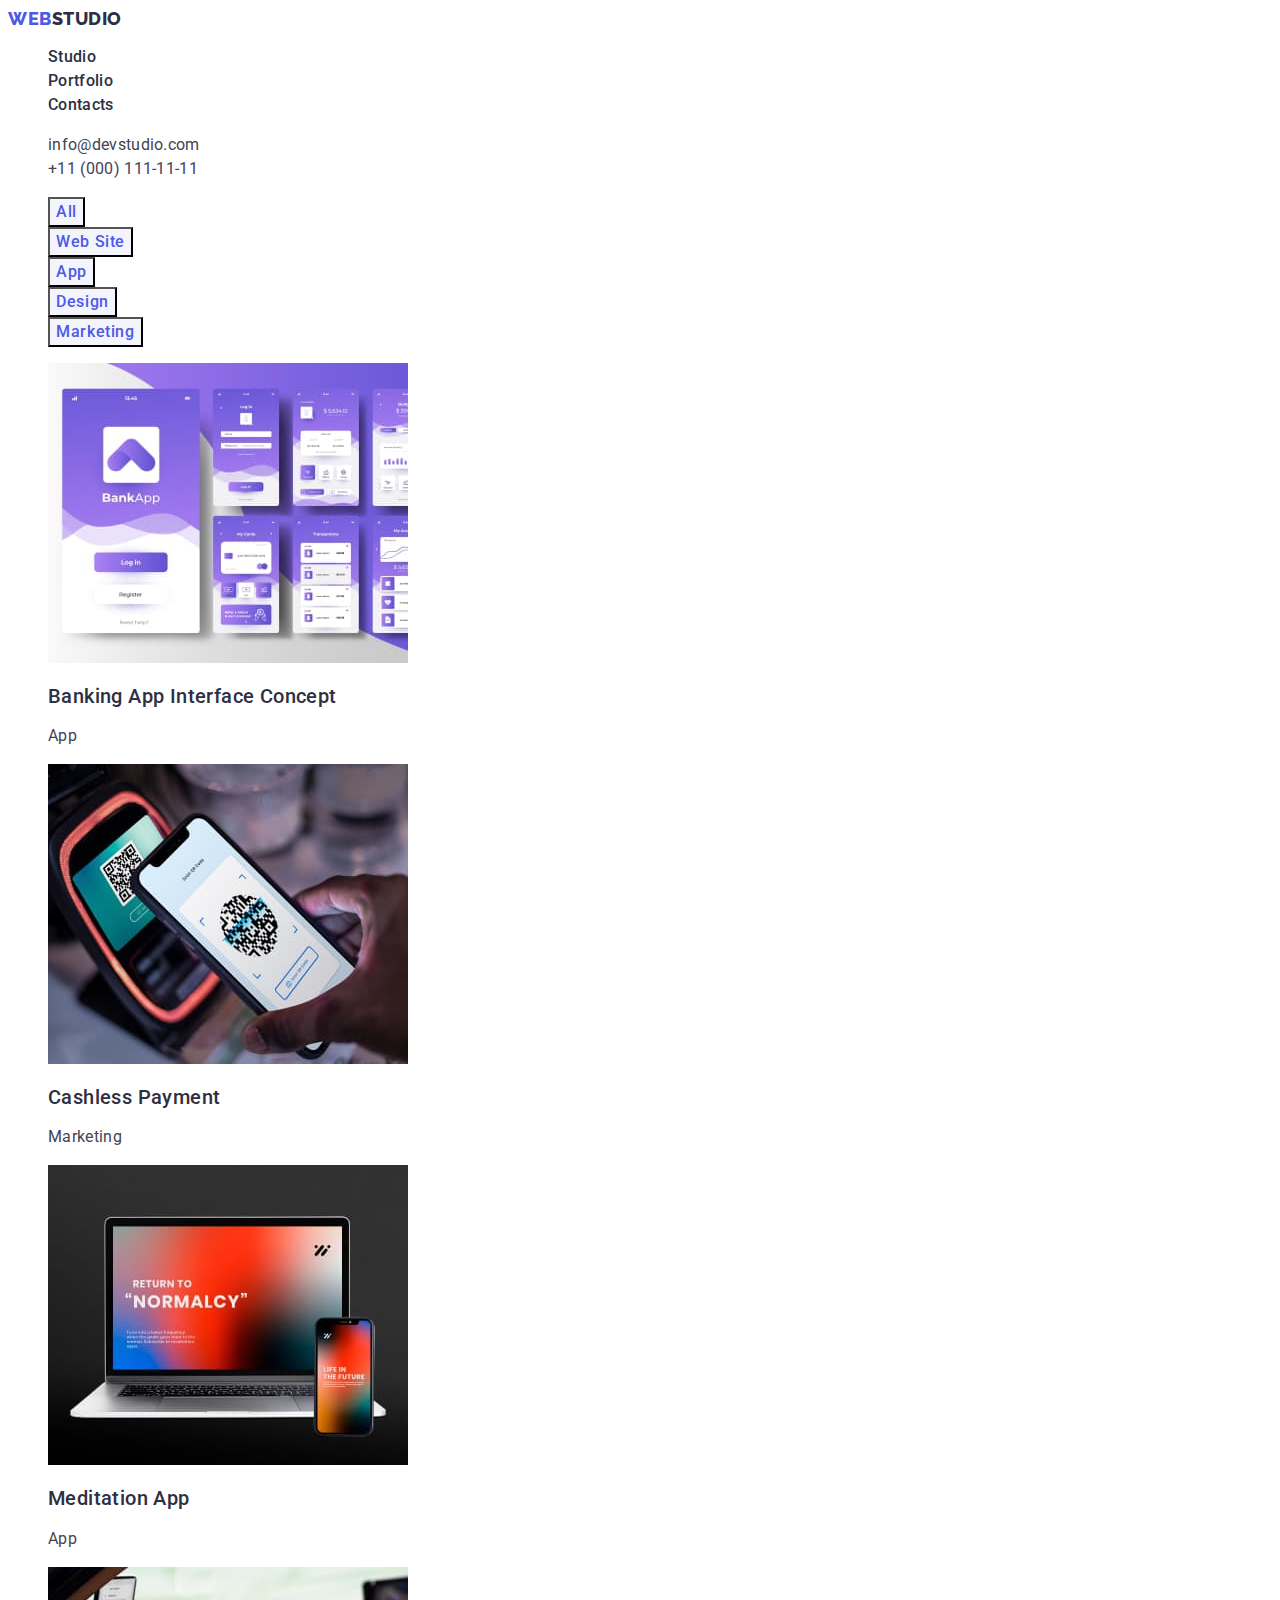
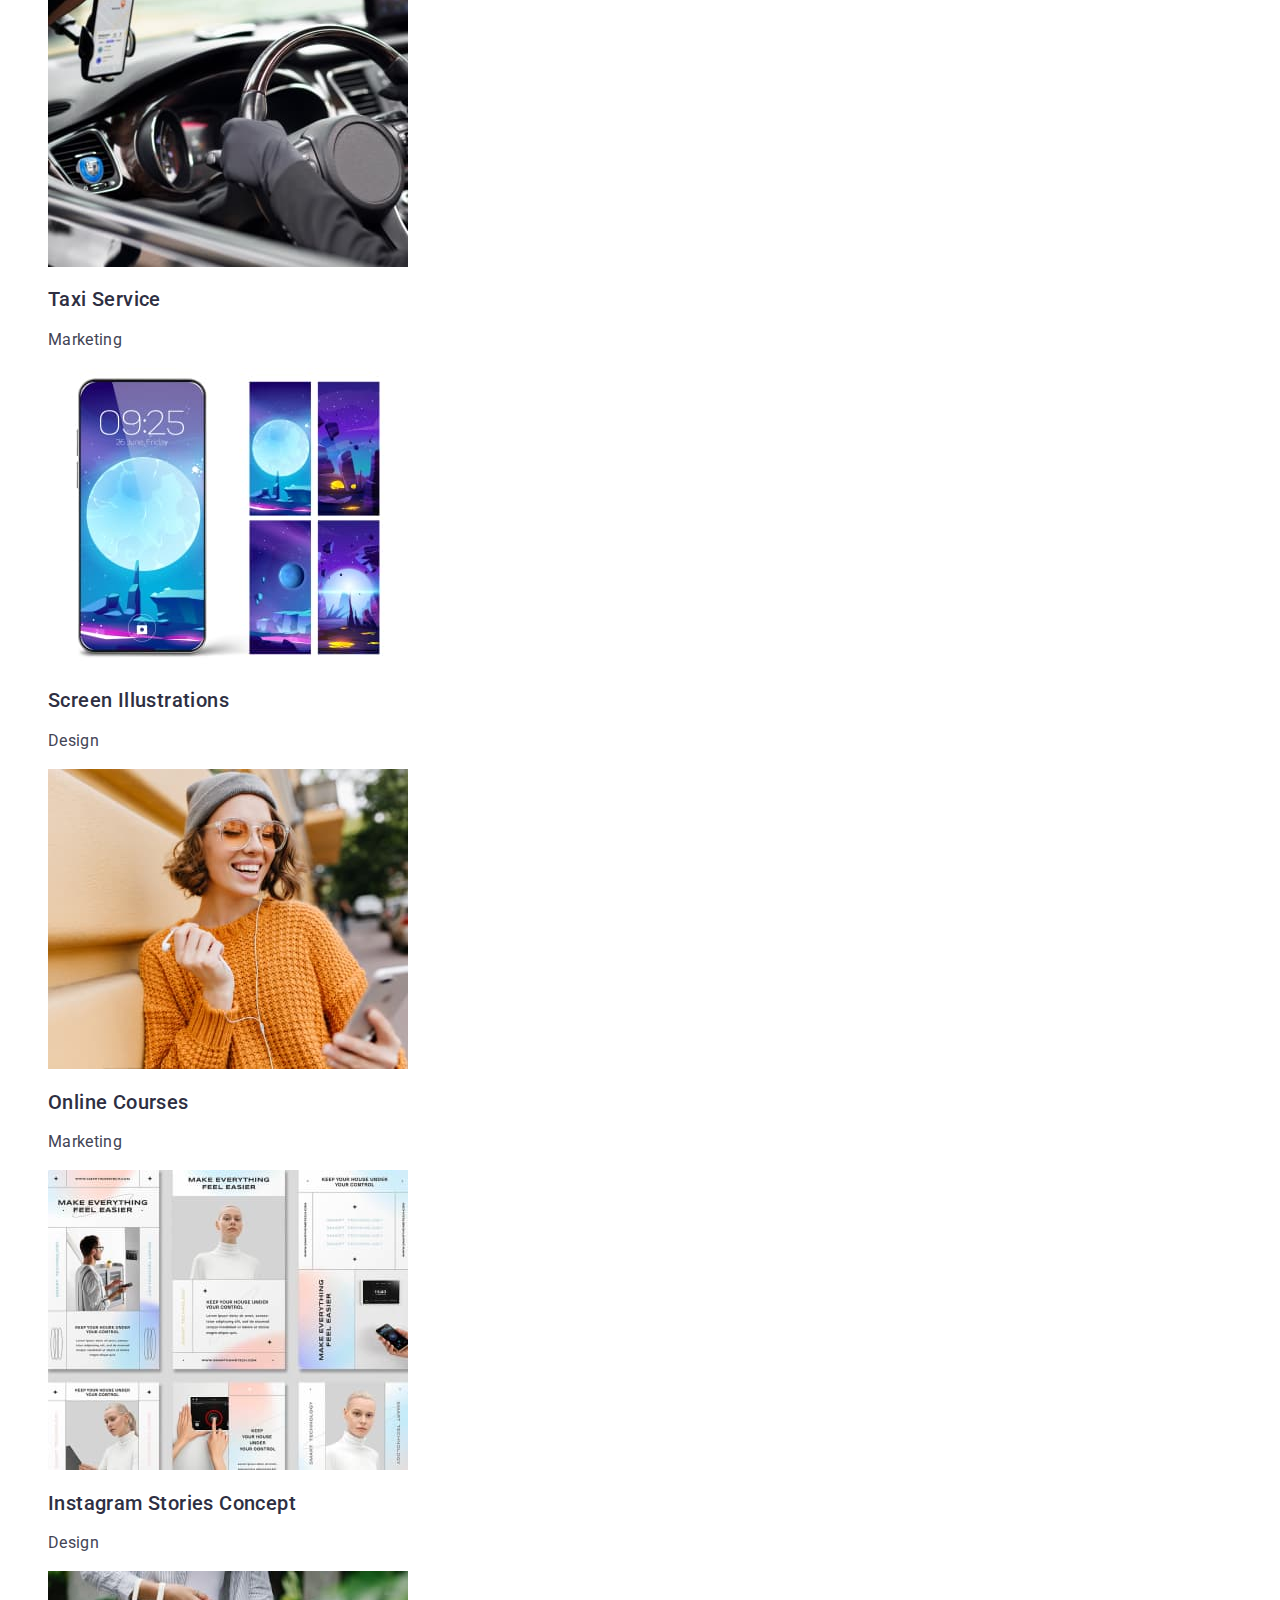
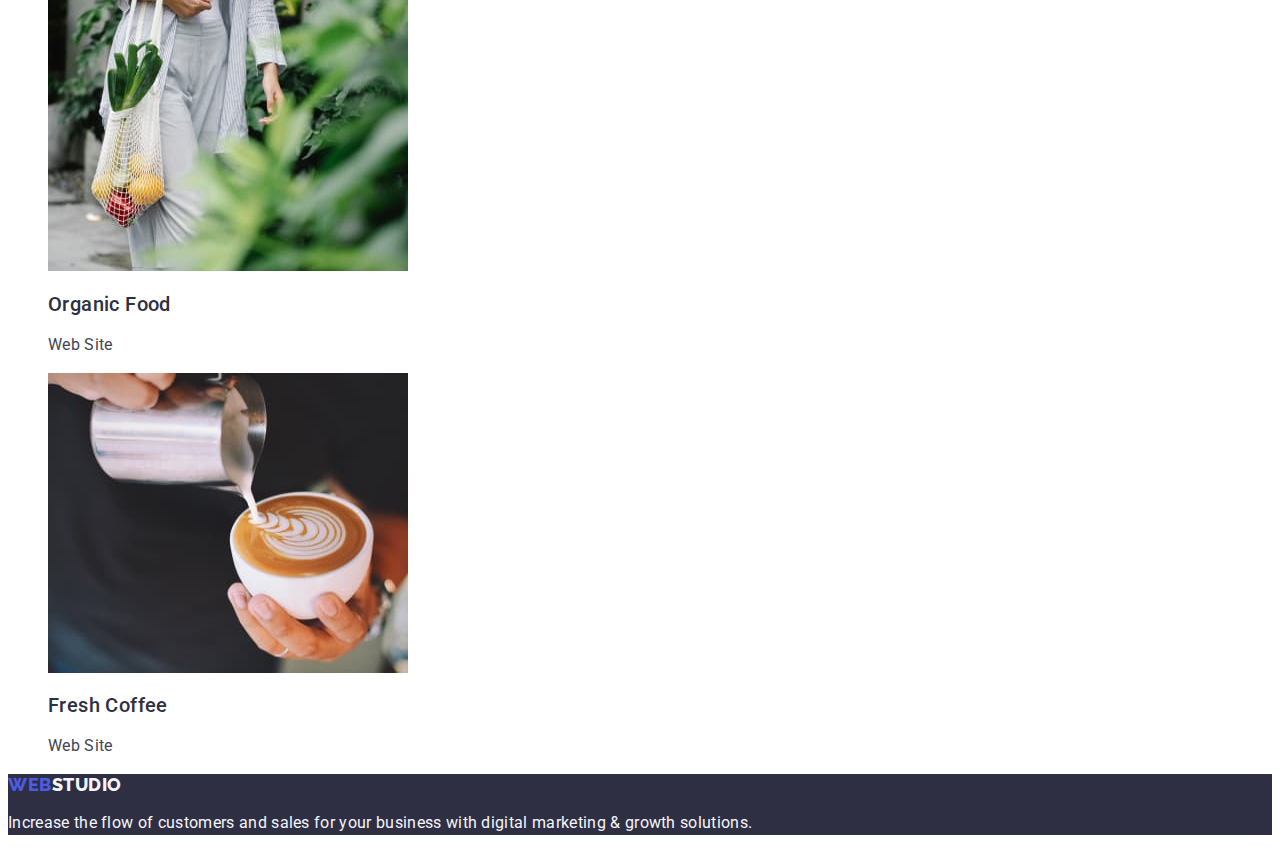
==== portfolio.html @ b889a066 "hw2" ====
<!DOCTYPE html>
<html lang="en">
  <head>
    <meta charset="UTF-8" />
    <meta http-equiv="X-UA-Compatible" content="IE=edge" />
    <meta name="viewport" content="Effective Solutions for Your Business" />
    <link rel="preconnect" href="https://fonts.googleapis.com" />
    <link rel="preconnect" href="https://fonts.gstatic.com" crossorigin />
    <link
      href="https://fonts.googleapis.com/css2?family=Raleway:wght@800&family=Roboto:wght@400;500;700;900&display=swap"
      rel="stylesheet"
    />
    <title>Portfolio</title>
    <link rel="stylesheet" href="./css/styles.css" />
  </head>
  <body>
    <header class="header">
      <nav class="header-navigation">
        <a href="./index.html" class="header-logo link"
          >WEB<span class="span_studio">Studio</span></a
        >
        <ul class="header-menu list">
          <li class="header-menu-item">
            <a class="header-menu-link link" href="./index.html">Studio</a>
          </li>
          <li class="header-menu-item">
            <a class="header-menu-link link" href="./portfolio.html"
              >Portfolio</a
            >
          </li>
          <li class="header-menu-item">
            <a class="header-menu-link link" href="">Contacts</a>
          </li>
        </ul>
      </nav>
      <address class="header-address">
        <ul class="header-soc list">
          <li class="header-soc-item">
            <a class="header-soc-link link" href="mailto:info@devstudio.com"
              >info@devstudio.com</a
            >
          </li>
          <li class="header-soc-item">
            <a class="header-soc-link link" href="tel:+110001111111"
              >+11 (000) 111-11-11</a
            >
          </li>
        </ul>
      </address>
    </header>

    <main>
      <section>
        <h1 hidden>Project</h1>
        <ul class="navigation-main list">
          <li class="navigation-list list">
            <button type="button" class="navigation-btn">All</button>
          </li>
          <li class="navigation-list list">
            <button type="button" class="navigation-btn">Web Site</button>
          </li>
          <li class="navigation-list list">
            <button type="button" class="navigation-btn">App</button>
          </li>
          <li class="navigation-list list">
            <button type="button" class="navigation-btn">Design</button>
          </li>
          <li class="navigation-list list">
            <button type="button" class="navigation-btn">Marketing</button>
          </li>
        </ul>

        <ul class="content-main list">
          <li class="content-list list">
            <a href="" class="content-img link">
              <img
                src="./images/banking-app.jpg"
                alt="Banking App Interface Concept"
                width="360"
                height="300"
              />
              <h2 class="content-text">Banking App Interface Concept</h2>
              <p class="content-paragraf">App</p>
            </a>
          </li>

          <li class="content-list">
            <a href="" class="content-img link">
              <img
                src="./images/cashless-payment.jpg"
                alt="Cashless Payment"
                width="360"
                height="300"
              />
              <h2 class="content-text">Cashless Payment</h2>
              <p class="content-paragraf">Marketing</p>
            </a>
          </li>

          <li class="content-list">
            <a href="" class="content-img link">
              <img
                src="./images/meditation-app.jpg"
                alt="Meditation App"
                width="360"
                height="300"
              />
              <h2 class="content-text">Meditation App</h2>
              <p class="content-paragraf">App</p>
            </a>
          </li>

          <li class="content-list list">
            <a href="" class="content-img link">
              <img
                src="./images/texi-service.jpg"
                alt="Taxi Service"
                width="360"
                height="300"
              />
              <h2 class="content-text">Taxi Service</h2>
              <p class="content-paragraf">Marketing</p>
            </a>
          </li>

          <li class="content-list list">
            <a href="" class="content-img link">
              <img
                src="./images/screen-illustrations.jpg"
                alt="Screen Illustrations"
                width="360"
                height="300"
              />
              <h2 class="content-text">Screen Illustrations</h2>
              <p class="content-paragraf">Design</p>
            </a>
          </li>

          <li class="content-list list">
            <a href="" class="content-img link">
              <img
                src="./images/online-courses.jpg"
                alt="Online Courses"
                width="360"
                height="300"
              />
              <h2 class="content-text">Online Courses</h2>
              <p class="content-paragraf">Marketing</p>
            </a>
          </li>

          <li class="content-list list">
            <a href="" class="content-img link">
              <img
                src="./images/instagram-stories-concept.jpg"
                alt="Instagram Stories Concept"
                width="360"
                height="300"
              />
              <h2 class="content-text">Instagram Stories Concept</h2>
              <p class="content-paragraf">Design</p>
            </a>
          </li>

          <li class="content-list list">
            <a href="" class="content-img link">
              <img
                src="./images/organic-food.jpg"
                alt="Organic Food"
                width="360"
                height="300"
              />
              <h2 class="content-text">Organic Food</h2>
              <p class="content-paragraf">Web Site</p>
            </a>
          </li>

          <li class="content-list list">
            <a href="" class="content-img link">
              <img
                src="./images/fresh-coffee.jpg"
                alt="Fresh Coffee"
                width="360"
                height="300"
              />
              <h2 class="content-text">Fresh Coffee</h2>
              <p class="content-paragraf">Web Site</p>
            </a>
          </li>
        </ul>
      </section>
    </main>

    <footer class="footer-cover">
      <a href="./index.html" class="header-logo link"
        >WEB<span class="span_studio_f">Studio</span></a
      >
      <p class="footer-paragraf">
        Increase the flow of customers and sales for your business with digital
        marketing & growth solutions.
      </p>
    </footer>
  </body>
</html>
---- css/styles.css ----
:root {
    --title-color:#2e2f42;
    --link-color: #4d5ae5;
    --text-color: #434455;
    --main-color: #ffffff;
    --color-white: #f4f4fd;
    --iris-color: #404bbf;
    --color-green: #31d0aa;
    --color-light-slate: #8e8f99;
    --color-cornflower: #e7e9fc;
    --color-navy-blue-modal: #2e2f42;
    --color-grey: #2e2f42;
    --color-dairy: #fcfcfc;
}

body {
    font-family: 'Roboto', sans-serif;
    background-color: var(--main-color);
    color: var(--text-color);
}

a {text-decoration: none;}

ul {
    list-style-type: none;
}

.link {
    text-decoration: none;
}
.list {
    list-style: none;
}

.header-logo { 
    font-family: 'Raleway', sans-serif;
    font-weight: 800;
    font-size: 18px;
    line-height: 1.17;
    letter-spacing: 0.03em;
    color: var(--link-color);
    text-transform: uppercase;
}

.span_studio {
    color: var(--title-color);
}

.header-menu-item {
    font-weight: 500;
    font-size: 16px;
    line-height: 1.5;
    letter-spacing: 0.02em;
    color: var(--title-color);
}

.header-menu-link {
    font-weight: 500;
    font-size: 16px;
    line-height: 1.5;
    letter-spacing: 0.02em;
    color: var(--title-color);
}

.header-address {
    font-style: normal;
}

.header-menu-link:hover,
.header-menu-link:focus {color: var(--iris-color);}

.header-soc-link {
    font-size: 16px;
    line-height: 1.5;
    letter-spacing: 0.02em;
    color: var(--text-color);

}

.header-soc-link:hover,
.header-soc-link:focus {
    color: var(--iris-color);
}

/*************     MAIN     **************/

/************* SECTION HERO **************/
.hero{
    background: var(--title-color);
    text-align: center;
}

.hero-main{
    font-weight: 700;
    font-size: 56px;
    line-height: 1.07;
    letter-spacing: 0.02em;
    color: var(--main-color);
    text-align: center;
}

.hero-bttn{
    font-family: "Roboto", sans-serif;
    font-weight: 500;
    font-size: 16px;
    line-height: 1.5;
    letter-spacing: 0.04em;
    color: var(--main-color);
    cursor: pointer;
    background-color: var(--link-color);
}

.hero-bttn:hover,
.hero-bttn:focus {
    background-color: var(--iris-color);
}

/************* SECTION FEATURE **************/

.main-feature-title{
    font-weight: 500;
    font-size: 20px;
    line-height: 1.2;
    letter-spacing: 0.02em;
    color: var(--title-color);
}
.main-feature-paragraf{
    font-size: 16px;
    line-height: 1.5;
    letter-spacing: 0.02em;
    color: var(--text-color);
}

/************* SECTION SERVICES **************/

.services-title{
        font-weight: 700;
        font-size: 36px;
        line-height: 1.11;
        letter-spacing: 0.02em;
        color: var(--title-color);
        text-align: center;
        text-transform: capitalize;
}

/************* SECTION TEAM **************/

.team{
    background-color: var(--color-white);
    text-align: center;
    text-transform: capitalize;
}

.team-list-content{
    background-color: var(--main-color);
}

.team-title{
        font-weight: 700;
        font-size: 36px;
        line-height: 1.11;
        letter-spacing: 0.02em;
        color: var(--title-color);
}

.team-title-name{
        font-weight: 500;
        font-size: 20px;
        line-height: 1.2;
        letter-spacing: 0.02em;
        color: var(--title-color);
}

.team-paragraf{
    font-size: 16px;
    line-height: 1.5;
    letter-spacing: 0.02em;
    color: var(--text-color);
}

/*************     FOOTER     **************/

.footer-cover{
    background-color: var(--title-color);
}

.span_studio_f {
    color: var(--color-white);
}

.footer-paragraf {
    font-size: 16px;
    line-height: 1.5;
    letter-spacing: 0.02em;
    color: var(--color-white);
}


/*_____________________________PORTFOLIO______________________________*/

/*************     MAIN     **************/

/************* SECTION navigation  **************/

.navigation-btn {
        font-family: "Roboto", sans-serif;
        font-weight: 500;
        font-size: 16px;
        line-height: 1.5;
        letter-spacing: 0.04em;
        color: var(--link-color);
        background-color: var(--color-white);
        cursor: pointer;
}

.navigation-btn:hover,
.navigation-btn:focus {
    color: var(--main-color);
    background-color: var(--iris-color);
}

/************* SECTION content  **************/

.content-img {
    text-decoration: none;
}

.content-text {
    font-weight: 500;
    font-size: 20px;
    line-height: 1.2;
    letter-spacing: 0.02em;
    color: var(--title-color);
}
.content-paragraf {
    font-size: 16px;
    line-height: 1.5;
    letter-spacing: 0.02em;
    color: var(--text-color);
}
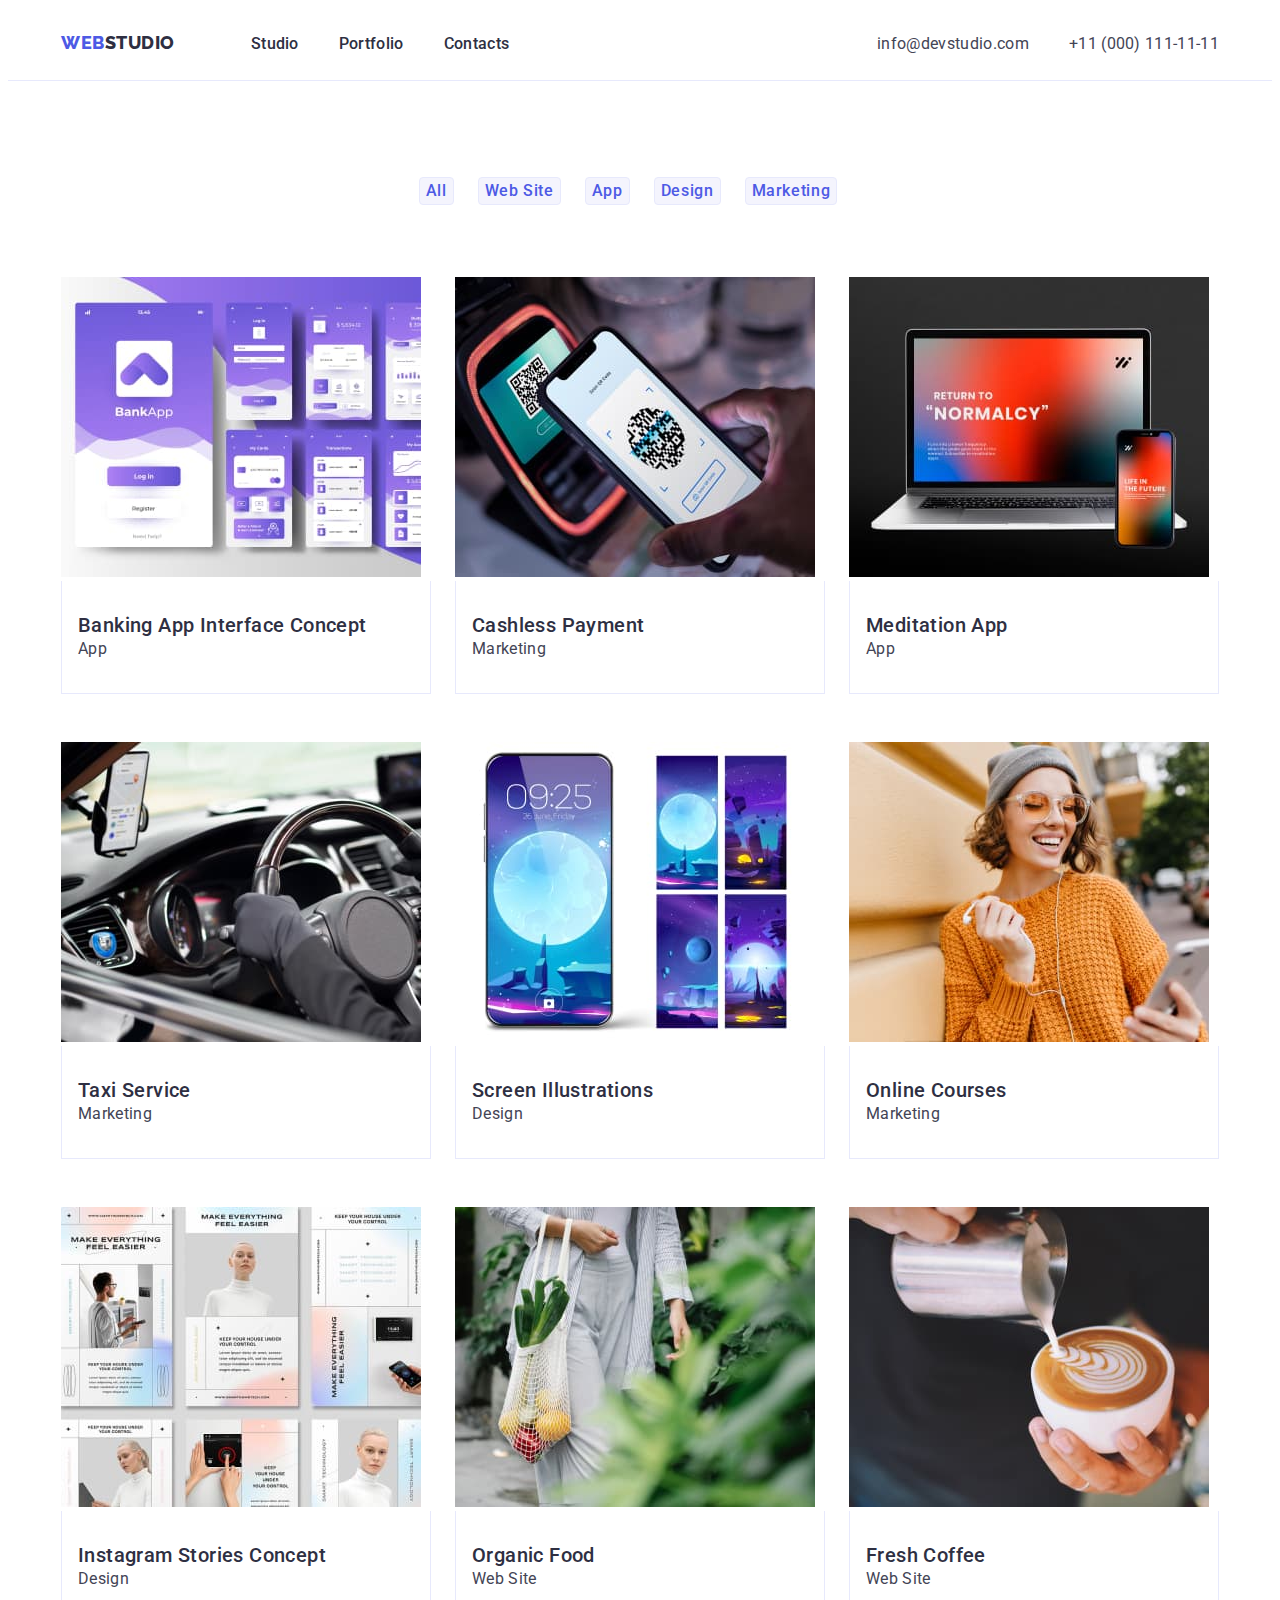
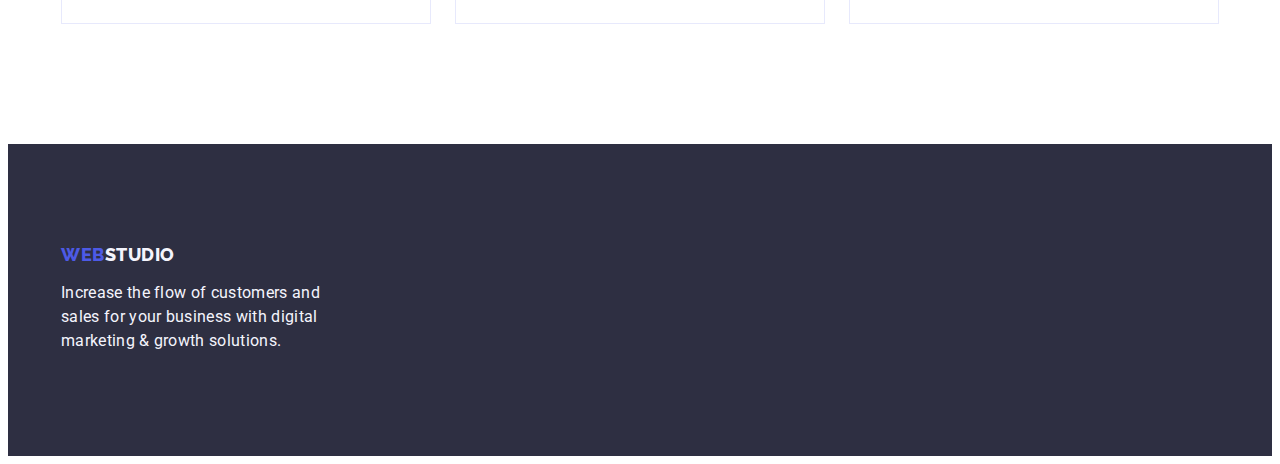
==== commit 25bd76fc: "hw3" ====
--- a/portfolio.html
+++ b/portfolio.html
@@ -11,194 +11,225 @@
       rel="stylesheet"
     />
     <title>Portfolio</title>
+    <link
+      rel="stylesheet"
+      href="https://cdnjs.cloudflare.com/ajax/libs/modern-normalize/2.0.0/modern-normalize.min.css"
+      integrity="sha512-4xo8blKMVCiXpTaLzQSLSw3KFOVPWhm/TRtuPVc4WG6kUgjH6J03IBuG7JZPkcWMxJ5huwaBpOpnwYElP/m6wg=="
+      crossorigin="anonymous"
+      referrerpolicy="no-referrer"
+    />
     <link rel="stylesheet" href="./css/styles.css" />
   </head>
   <body>
     <header class="header">
-      <nav class="header-navigation">
-        <a href="./index.html" class="header-logo link"
-          >WEB<span class="span_studio">Studio</span></a
-        >
-        <ul class="header-menu list">
-          <li class="header-menu-item">
-            <a class="header-menu-link link" href="./index.html">Studio</a>
-          </li>
-          <li class="header-menu-item">
-            <a class="header-menu-link link" href="./portfolio.html"
-              >Portfolio</a
-            >
-          </li>
-          <li class="header-menu-item">
-            <a class="header-menu-link link" href="">Contacts</a>
-          </li>
-        </ul>
-      </nav>
-      <address class="header-address">
-        <ul class="header-soc list">
-          <li class="header-soc-item">
-            <a class="header-soc-link link" href="mailto:info@devstudio.com"
-              >info@devstudio.com</a
-            >
-          </li>
-          <li class="header-soc-item">
-            <a class="header-soc-link link" href="tel:+110001111111"
-              >+11 (000) 111-11-11</a
-            >
-          </li>
-        </ul>
-      </address>
+      <div class="container header-container">
+        <nav class="header-navigation">
+          <a href="./index.html" class="header-logo link"
+            >WEB<span class="span_studio">Studio</span></a
+          >
+          <ul class="header-menu list">
+            <li class="header-menu-item">
+              <a class="header-menu-link link" href="./index.html">Studio</a>
+            </li>
+            <li class="header-menu-item">
+              <a class="header-menu-link link" href="./portfolio.html"
+                >Portfolio</a
+              >
+            </li>
+            <li class="header-menu-item">
+              <a class="header-menu-link link" href="">Contacts</a>
+            </li>
+          </ul>
+        </nav>
+        <address class="header-address">
+          <ul class="header-soc list">
+            <li class="header-soc-item">
+              <a class="header-soc-link link" href="mailto:info@devstudio.com"
+                >info@devstudio.com</a
+              >
+            </li>
+            <li class="header-soc-item">
+              <a class="header-soc-link link" href="tel:+110001111111"
+                >+11 (000) 111-11-11</a
+              >
+            </li>
+          </ul>
+        </address>
+      </div>
     </header>
 
     <main>
-      <section>
-        <h1 hidden>Project</h1>
-        <ul class="navigation-main list">
-          <li class="navigation-list list">
-            <button type="button" class="navigation-btn">All</button>
-          </li>
-          <li class="navigation-list list">
-            <button type="button" class="navigation-btn">Web Site</button>
-          </li>
-          <li class="navigation-list list">
-            <button type="button" class="navigation-btn">App</button>
-          </li>
-          <li class="navigation-list list">
-            <button type="button" class="navigation-btn">Design</button>
-          </li>
-          <li class="navigation-list list">
-            <button type="button" class="navigation-btn">Marketing</button>
-          </li>
-        </ul>
-
-        <ul class="content-main list">
-          <li class="content-list list">
-            <a href="" class="content-img link">
-              <img
-                src="./images/banking-app.jpg"
-                alt="Banking App Interface Concept"
-                width="360"
-                height="300"
-              />
-              <h2 class="content-text">Banking App Interface Concept</h2>
-              <p class="content-paragraf">App</p>
-            </a>
-          </li>
-
-          <li class="content-list">
-            <a href="" class="content-img link">
-              <img
-                src="./images/cashless-payment.jpg"
-                alt="Cashless Payment"
-                width="360"
-                height="300"
-              />
-              <h2 class="content-text">Cashless Payment</h2>
-              <p class="content-paragraf">Marketing</p>
-            </a>
-          </li>
-
-          <li class="content-list">
-            <a href="" class="content-img link">
-              <img
-                src="./images/meditation-app.jpg"
-                alt="Meditation App"
-                width="360"
-                height="300"
-              />
-              <h2 class="content-text">Meditation App</h2>
-              <p class="content-paragraf">App</p>
-            </a>
-          </li>
-
-          <li class="content-list list">
-            <a href="" class="content-img link">
-              <img
-                src="./images/texi-service.jpg"
-                alt="Taxi Service"
-                width="360"
-                height="300"
-              />
-              <h2 class="content-text">Taxi Service</h2>
-              <p class="content-paragraf">Marketing</p>
-            </a>
-          </li>
-
-          <li class="content-list list">
-            <a href="" class="content-img link">
-              <img
-                src="./images/screen-illustrations.jpg"
-                alt="Screen Illustrations"
-                width="360"
-                height="300"
-              />
-              <h2 class="content-text">Screen Illustrations</h2>
-              <p class="content-paragraf">Design</p>
-            </a>
-          </li>
-
-          <li class="content-list list">
-            <a href="" class="content-img link">
-              <img
-                src="./images/online-courses.jpg"
-                alt="Online Courses"
-                width="360"
-                height="300"
-              />
-              <h2 class="content-text">Online Courses</h2>
-              <p class="content-paragraf">Marketing</p>
-            </a>
-          </li>
-
-          <li class="content-list list">
-            <a href="" class="content-img link">
-              <img
-                src="./images/instagram-stories-concept.jpg"
-                alt="Instagram Stories Concept"
-                width="360"
-                height="300"
-              />
-              <h2 class="content-text">Instagram Stories Concept</h2>
-              <p class="content-paragraf">Design</p>
-            </a>
-          </li>
-
-          <li class="content-list list">
-            <a href="" class="content-img link">
-              <img
-                src="./images/organic-food.jpg"
-                alt="Organic Food"
-                width="360"
-                height="300"
-              />
-              <h2 class="content-text">Organic Food</h2>
-              <p class="content-paragraf">Web Site</p>
-            </a>
-          </li>
-
-          <li class="content-list list">
-            <a href="" class="content-img link">
-              <img
-                src="./images/fresh-coffee.jpg"
-                alt="Fresh Coffee"
-                width="360"
-                height="300"
-              />
-              <h2 class="content-text">Fresh Coffee</h2>
-              <p class="content-paragraf">Web Site</p>
-            </a>
-          </li>
-        </ul>
+      <section class="section-portfolio">
+        <div class="container">
+          <h1 hidden>Project</h1>
+          <ul class="navigation-main list">
+            <li class="navigation-list list">
+              <button type="button" class="navigation-btn">All</button>
+            </li>
+            <li class="navigation-list list">
+              <button type="button" class="navigation-btn">Web Site</button>
+            </li>
+            <li class="navigation-list list">
+              <button type="button" class="navigation-btn">App</button>
+            </li>
+            <li class="navigation-list list">
+              <button type="button" class="navigation-btn">Design</button>
+            </li>
+            <li class="navigation-list list">
+              <button type="button" class="navigation-btn">Marketing</button>
+            </li>
+          </ul>
+
+          <ul class="content-main list">
+            <li class="content-list list">
+              <a href="" class="content-img link">
+                <img
+                  src="./images/banking-app.jpg"
+                  alt="Banking App Interface Concept"
+                  width="360"
+                  height="300"
+                />
+                <div class="container-content">
+                  <h2 class="content-text">Banking App Interface Concept</h2>
+                  <p class="content-paragraf">App</p>
+                </div>
+              </a>
+            </li>
+
+            <li class="content-list">
+              <a href="" class="content-img link">
+                <img
+                  src="./images/cashless-payment.jpg"
+                  alt="Cashless Payment"
+                  width="360"
+                  height="300"
+                />
+                <div class="container-content">
+                  <h2 class="content-text">Cashless Payment</h2>
+                  <p class="content-paragraf">Marketing</p>
+                </div>
+              </a>
+            </li>
+
+            <li class="content-list">
+              <a href="" class="content-img link">
+                <img
+                  src="./images/meditation-app.jpg"
+                  alt="Meditation App"
+                  width="360"
+                  height="300"
+                />
+                <div class="container-content">
+                  <h2 class="content-text">Meditation App</h2>
+                  <p class="content-paragraf">App</p>
+                </div>
+              </a>
+            </li>
+
+            <li class="content-list list">
+              <a href="" class="content-img link">
+                <img
+                  src="./images/texi-service.jpg"
+                  alt="Taxi Service"
+                  width="360"
+                  height="300"
+                />
+                <div class="container-content">
+                  <h2 class="content-text">Taxi Service</h2>
+                  <p class="content-paragraf">Marketing</p>
+                </div>
+              </a>
+            </li>
+
+            <li class="content-list list">
+              <a href="" class="content-img link">
+                <img
+                  src="./images/screen-illustrations.jpg"
+                  alt="Screen Illustrations"
+                  width="360"
+                  height="300"
+                />
+                <div class="container-content">
+                  <h2 class="content-text">Screen Illustrations</h2>
+                  <p class="content-paragraf">Design</p>
+                </div>
+              </a>
+            </li>
+
+            <li class="content-list list">
+              <a href="" class="content-img link">
+                <img
+                  src="./images/online-courses.jpg"
+                  alt="Online Courses"
+                  width="360"
+                  height="300"
+                />
+                <div class="container-content">
+                  <h2 class="content-text">Online Courses</h2>
+                  <p class="content-paragraf">Marketing</p>
+                </div>
+              </a>
+            </li>
+
+            <li class="content-list list">
+              <a href="" class="content-img link">
+                <img
+                  src="./images/instagram-stories-concept.jpg"
+                  alt="Instagram Stories Concept"
+                  width="360"
+                  height="300"
+                />
+                <div class="container-content">
+                  <h2 class="content-text">Instagram Stories Concept</h2>
+                  <p class="content-paragraf">Design</p>
+                </div>
+              </a>
+            </li>
+
+            <li class="content-list list">
+              <a href="" class="content-img link">
+                <img
+                  src="./images/organic-food.jpg"
+                  alt="Organic Food"
+                  width="360"
+                  height="300"
+                />
+                <div class="container-content">
+                  <h2 class="content-text">Organic Food</h2>
+                  <p class="content-paragraf">Web Site</p>
+                </div>
+              </a>
+            </li>
+
+            <li class="content-list list">
+              <a href="" class="content-img link">
+                <img
+                  src="./images/fresh-coffee.jpg"
+                  alt="Fresh Coffee"
+                  width="360"
+                  height="300"
+                />
+                <div class="container-content">
+                  <h2 class="content-text">Fresh Coffee</h2>
+                  <p class="content-paragraf">Web Site</p>
+                </div>
+              </a>
+            </li>
+          </ul>
+        </div>
       </section>
     </main>
 
     <footer class="footer-cover">
-      <a href="./index.html" class="header-logo link"
-        >WEB<span class="span_studio_f">Studio</span></a
-      >
-      <p class="footer-paragraf">
-        Increase the flow of customers and sales for your business with digital
-        marketing & growth solutions.
-      </p>
+      <div class="container-footer">
+        <a href="./index.html" class="header-logo link studio"
+          >WEB<span class="span_studio_f">Studio</span></a
+        >
+        <p class="footer-paragraf">
+          Increase the flow of customers and sales for your business with
+          digital marketing & growth solutions.
+        </p>
+      </div>
     </footer>
   </body>
 </html>
--- a/css/styles.css
+++ b/css/styles.css
@@ -19,10 +19,24 @@
     color: var(--text-color);
 }
 
-a {text-decoration: none;}
+p, h1, h2, h3, h4, h5, h6 {
+    margin-top: 0;
+    margin-bottom: 0;
+}
+
+a {
+    text-decoration: none;
+}
 
 ul {
     list-style-type: none;
+    margin-top: 0;
+    margin-bottom: 0;
+    padding-left: 0;
+}
+
+.img {
+    display: block;
 }
 
 .link {
@@ -30,6 +44,33 @@
 }
 .list {
     list-style: none;
+}
+
+.container {
+    width: 1158px;
+    padding: 0 15px;
+    margin: 0 auto;
+}
+
+.header-container {
+    display: flex;
+}
+
+.header {
+    padding-top: 24px;
+    padding-bottom: 24px;
+    border-bottom: 1px solid var(--color-cornflower)
+}
+
+.header-navigation {
+    display: flex;
+    flex-grow: 1;
+}
+
+.header-menu {
+    display: flex;
+    margin-left: 76px;
+    gap: 40px;
 }
 
 .header-logo { 
@@ -66,6 +107,11 @@
     font-style: normal;
 }
 
+.header-soc {
+    display: flex;
+    gap: 40px;
+}
+
 .header-menu-link:hover,
 .header-menu-link:focus {color: var(--iris-color);}
 
@@ -85,29 +131,41 @@
 /*************     MAIN     **************/
 
 /************* SECTION HERO **************/
-.hero{
+.hero {
     background: var(--title-color);
-    text-align: center;
-}
-
-.hero-main{
-    font-weight: 700;
+    height: 600px;
+    padding: 188px 0;
+}
+
+.hero-main {
+    font-weight: 700px;
     font-size: 56px;
     line-height: 1.07;
     letter-spacing: 0.02em;
     color: var(--main-color);
     text-align: center;
-}
-
-.hero-bttn{
+    max-width: 496px;
+    margin-left: auto;
+    margin-right: auto;
+    margin-bottom: 48px;
+}
+
+.hero-bttn {
     font-family: "Roboto", sans-serif;
-    font-weight: 500;
+    font-weight: 500px;
     font-size: 16px;
     line-height: 1.5;
     letter-spacing: 0.04em;
     color: var(--main-color);
     cursor: pointer;
     background-color: var(--link-color);
+    border-radius: 4px;
+    border: none;
+    display: block;
+    min-width: 169px;
+    height: 56px;
+    margin-left: auto;
+    margin-right: auto;
 }
 
 .hero-bttn:hover,
@@ -117,12 +175,23 @@
 
 /************* SECTION FEATURE **************/
 
+.main-feature {
+    display: flex;
+    gap: 24px;
+    margin-top: 120px;
+}
+
+.main-feature-list {
+    width: calc((100%-72px) / 4);
+}
+
 .main-feature-title{
     font-weight: 500;
     font-size: 20px;
     line-height: 1.2;
     letter-spacing: 0.02em;
     color: var(--title-color);
+    margin-bottom: 8px;
 }
 .main-feature-paragraf{
     font-size: 16px;
@@ -133,14 +202,26 @@
 
 /************* SECTION SERVICES **************/
 
-.services-title{
-        font-weight: 700;
-        font-size: 36px;
-        line-height: 1.11;
-        letter-spacing: 0.02em;
-        color: var(--title-color);
-        text-align: center;
-        text-transform: capitalize;
+.services-title {
+    font-weight: 700;
+    font-size: 36px;
+    line-height: 1.11;
+    letter-spacing: 0.02em;
+    color: var(--title-color);
+    text-align: center;
+    text-transform: capitalize;
+    margin-top: 120px;
+}
+
+.services-list {
+    display: flex;
+    gap: 24px;
+    margin-top: 72px;
+    margin-bottom: 120px;
+}
+
+.services-list-images {
+    width: calc((100%-48px) / 3);
 }
 
 /************* SECTION TEAM **************/
@@ -149,26 +230,40 @@
     background-color: var(--color-white);
     text-align: center;
     text-transform: capitalize;
+    height: 732px;
+    padding: 120px 0;
 }
 
 .team-list-content{
     background-color: var(--main-color);
+    border-radius: 0px 0px 4px 4px;
+    width: calc((100% - 72px) / 4);
 }
 
 .team-title{
-        font-weight: 700;
-        font-size: 36px;
-        line-height: 1.11;
-        letter-spacing: 0.02em;
-        color: var(--title-color);
+    font-weight: 700;
+    font-size: 36px;
+    line-height: 1.11;
+    letter-spacing: 0.02em;
+    color: var(--title-color);
+}
+
+.team-list {
+    display: flex;
+    gap: 24px;
+    margin-top: 48px;
+}
+
+.container-team {
+    margin: 32px 16px;
 }
 
 .team-title-name{
-        font-weight: 500;
-        font-size: 20px;
-        line-height: 1.2;
-        letter-spacing: 0.02em;
-        color: var(--title-color);
+    font-weight: 500;
+    font-size: 20px;
+    line-height: 1.2;
+    letter-spacing: 0.02em;
+    color: var(--title-color);
 }
 
 .team-paragraf{
@@ -193,33 +288,62 @@
     line-height: 1.5;
     letter-spacing: 0.02em;
     color: var(--color-white);
-}
-
+    max-width: 264px;
+}
+
+.studio {
+    padding: 100px 0;
+    padding-bottom: 16px;
+    display: inline-block;
+}
+
+.container-footer {
+    width: 1158px;
+    padding: 0 15px;
+    margin: 0 auto;
+    height: 312px;
+}
 
 /*_____________________________PORTFOLIO______________________________*/
 
 /*************     MAIN     **************/
 
 /************* SECTION navigation  **************/
+.navigation-main {
+    display: flex;
+    margin-top: 96px;
+    justify-content: center;
+}
 
 .navigation-btn {
-        font-family: "Roboto", sans-serif;
-        font-weight: 500;
-        font-size: 16px;
-        line-height: 1.5;
-        letter-spacing: 0.04em;
-        color: var(--link-color);
-        background-color: var(--color-white);
-        cursor: pointer;
-}
+    font-family: "Roboto", sans-serif;
+    font-weight: 500;
+    font-size: 16px;
+    line-height: 1.5;
+    letter-spacing: 0.04em;
+    color: var(--link-color);
+    background-color: var(--color-white);
+    cursor: pointer;
+    border-radius: 4px;
+    margin-right: 24px;
+    border: none;
+    display: block;
+    border: 1px solid var(--color-cornflower);
+}
+
 
 .navigation-btn:hover,
 .navigation-btn:focus {
-    color: var(--main-color);
-    background-color: var(--iris-color);
+color: var(--main-color);
+background-color: var(--iris-color);
+border: 1px solid transparent;
 }
 
 /************* SECTION content  **************/
+
+.content-list {
+    width: calc((100% - 48px) / 3);
+}
 
 .content-img {
     text-decoration: none;
@@ -237,4 +361,23 @@
     line-height: 1.5;
     letter-spacing: 0.02em;
     color: var(--text-color);
-}+}
+
+.content-main {
+    display: flex;
+    gap: 48px 24px;
+    margin-top: 72px;
+    margin-bottom: 120px;
+    flex-wrap: wrap;
+}
+
+.container-content {
+    border-right: 1px solid var(--color-cornflower);
+    border-bottom: 1px solid var(--color-cornflower);
+    border-left: 1px solid var(--color-cornflower);
+    padding-top: 32px;
+    padding-bottom: 32px;
+    padding-left: 16px;
+}
+
+   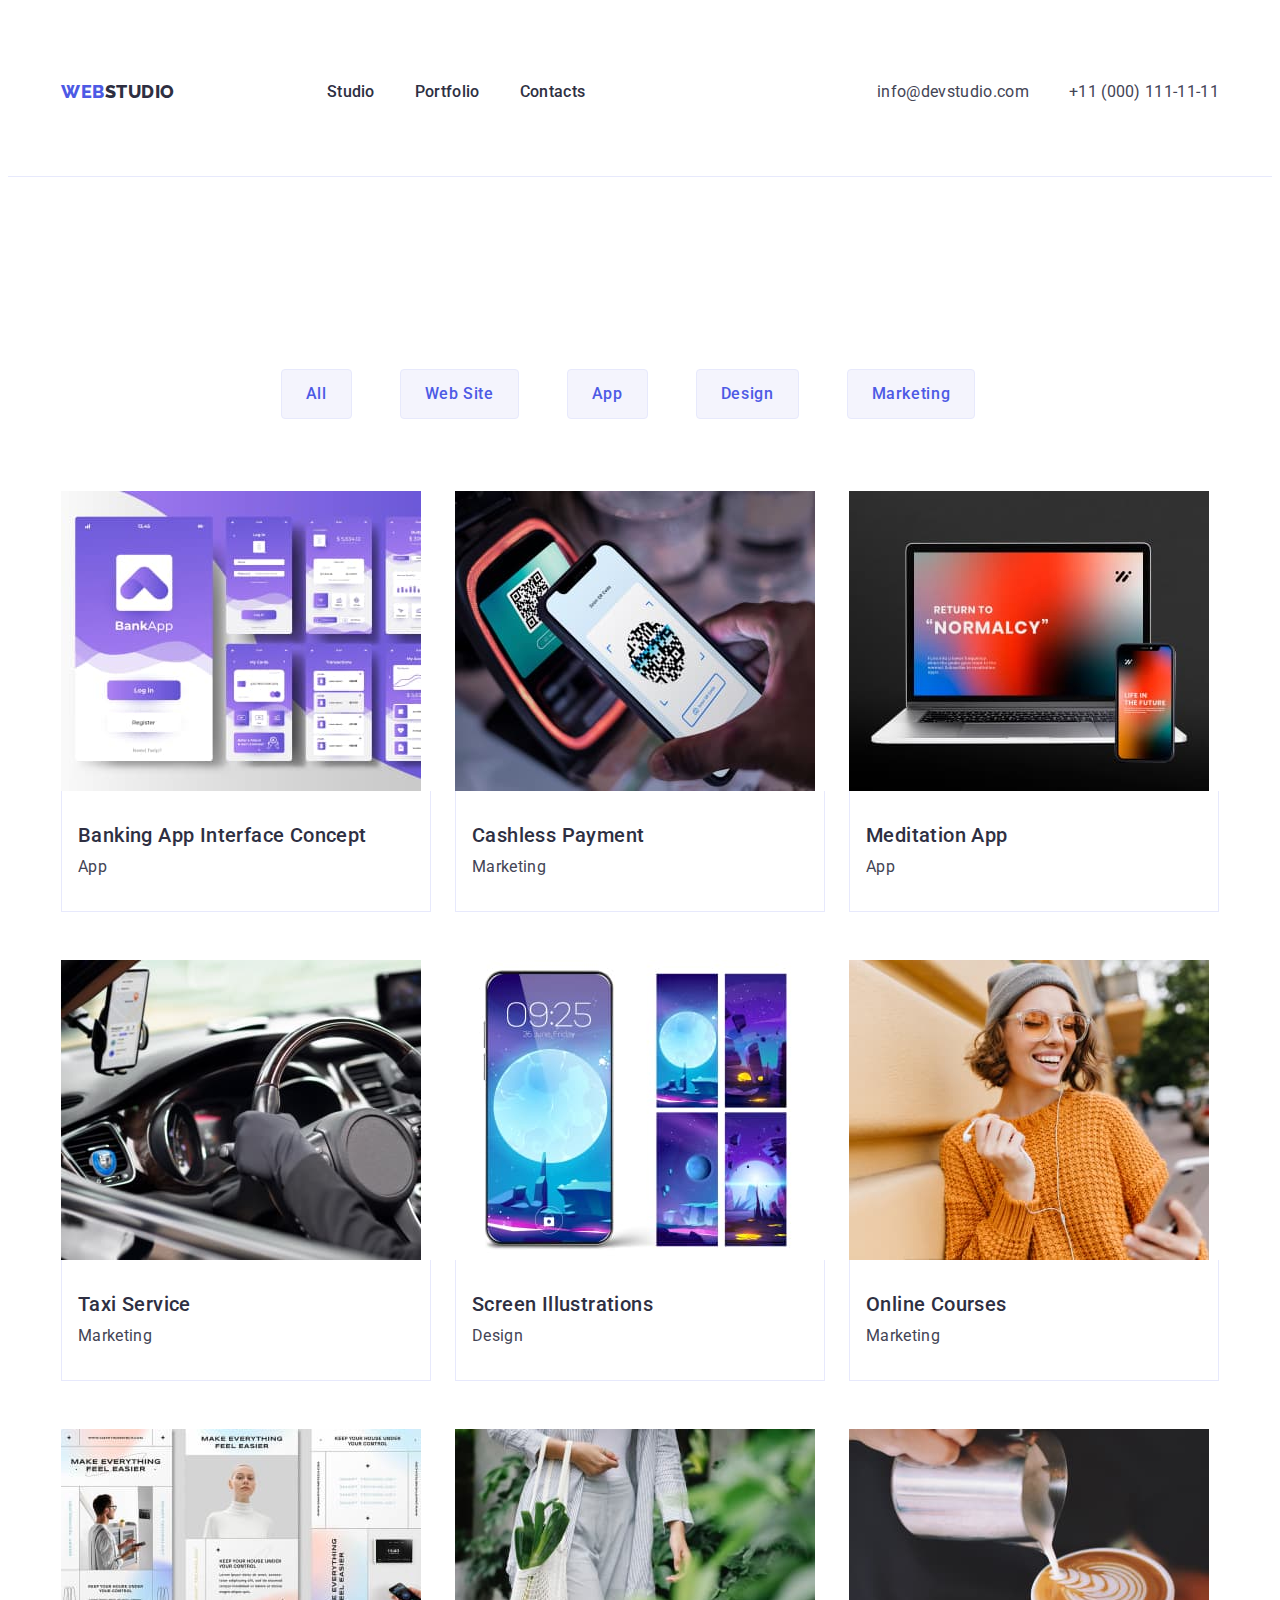
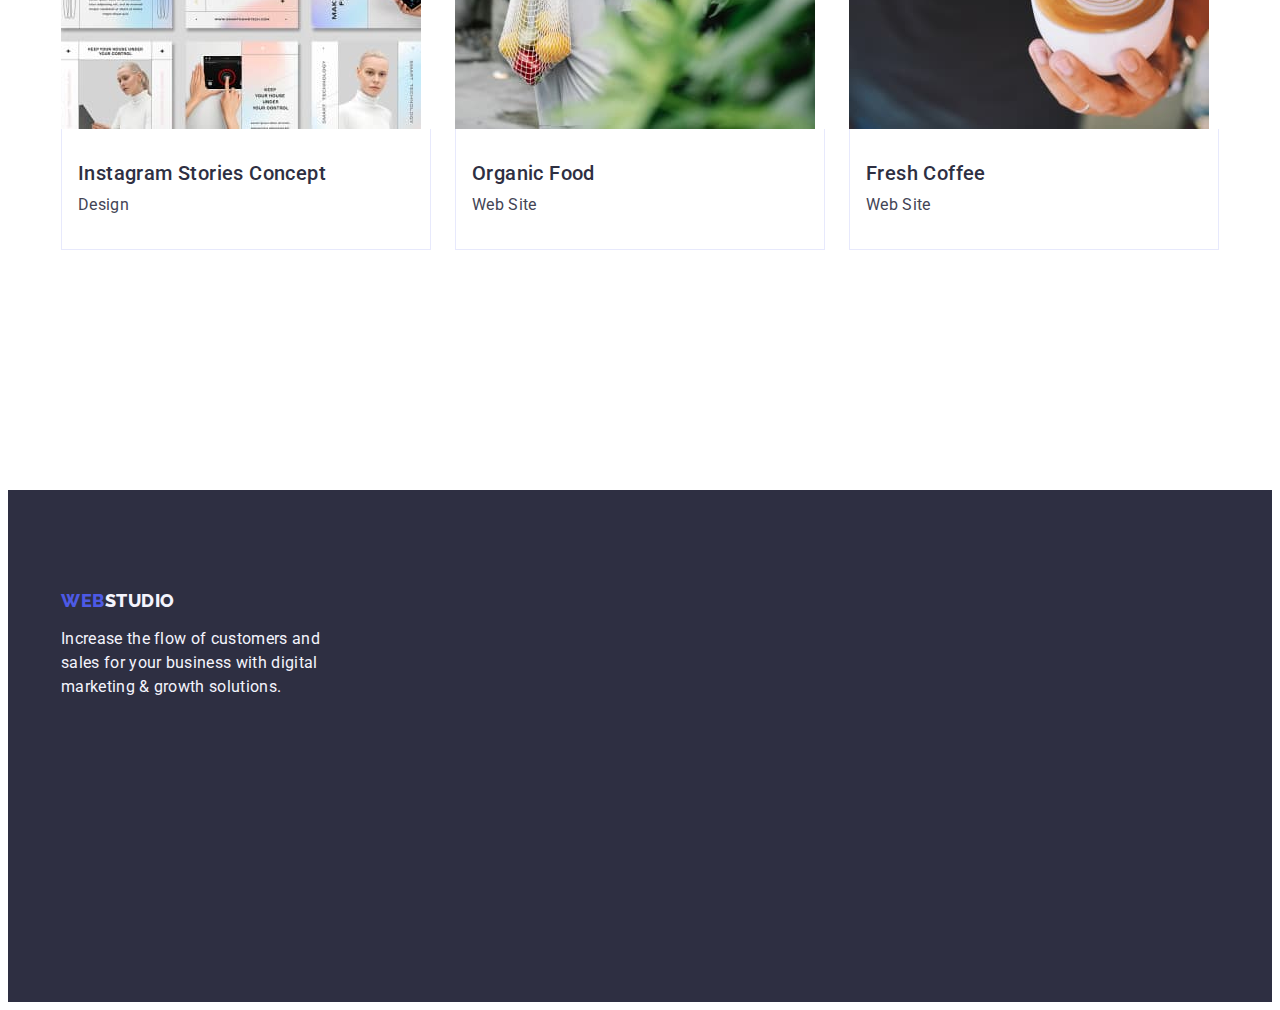
==== commit 6244181c: "hw3" ====
--- a/portfolio.html
+++ b/portfolio.html
@@ -60,8 +60,8 @@
 
     <main>
       <section class="section-portfolio">
-        <div class="container">
-          <h1 hidden>Project</h1>
+        <div class="container portfolio-container">
+          <h1 class="visually-hidden">Project</h1>
           <ul class="navigation-main list">
             <li class="navigation-list list">
               <button type="button" class="navigation-btn">All</button>
--- a/css/styles.css
+++ b/css/styles.css
@@ -35,7 +35,7 @@
     padding-left: 0;
 }
 
-.img {
+img {
     display: block;
 }
 
@@ -44,6 +44,19 @@
 }
 .list {
     list-style: none;
+}
+
+.visually-hidden {
+    position: absolute;
+    width: 1px;
+    height: 1px;
+    margin: -1px;
+    border: 0;
+    padding: 0;
+    white-space: nowrap;
+    clip-path: inset(100%);
+    clip: rect(0 0 0 0);
+    overflow: hidden;
 }
 
 .container {
@@ -64,13 +77,15 @@
 
 .header-navigation {
     display: flex;
-    flex-grow: 1;
+    align-items: center;
+    margin-right: auto;
 }
 
 .header-menu {
     display: flex;
     margin-left: 76px;
     gap: 40px;
+    padding: 24px 0 24px
 }
 
 .header-logo { 
@@ -81,6 +96,8 @@
     letter-spacing: 0.03em;
     color: var(--link-color);
     text-transform: uppercase;
+    align-items: center;
+    margin-right: 76px
 }
 
 .span_studio {
@@ -101,10 +118,15 @@
     line-height: 1.5;
     letter-spacing: 0.02em;
     color: var(--title-color);
+    padding: 24px 0;
+    display: block;
 }
 
 .header-address {
     font-style: normal;
+    display: flex;
+    gap: 40px;
+    align-items: center;
 }
 
 .header-soc {
@@ -116,7 +138,6 @@
 .header-menu-link:focus {color: var(--iris-color);}
 
 .header-soc-link {
-    font-size: 16px;
     line-height: 1.5;
     letter-spacing: 0.02em;
     color: var(--text-color);
@@ -174,6 +195,9 @@
 }
 
 /************* SECTION FEATURE **************/
+.feature {
+    padding: 120px 0;
+}
 
 .main-feature {
     display: flex;
@@ -201,6 +225,10 @@
 }
 
 /************* SECTION SERVICES **************/
+
+.services {
+    padding-bottom: 120px;
+}
 
 .services-title {
     font-weight: 700;
@@ -211,6 +239,7 @@
     text-align: center;
     text-transform: capitalize;
     margin-top: 120px;
+    margin-bottom: 72px;
 }
 
 .services-list {
@@ -232,6 +261,7 @@
     text-transform: capitalize;
     height: 732px;
     padding: 120px 0;
+    margin-bottom: 72px;
 }
 
 .team-list-content{
@@ -255,7 +285,7 @@
 }
 
 .container-team {
-    margin: 32px 16px;
+    padding: 32px 16px
 }
 
 .team-title-name{
@@ -264,6 +294,7 @@
     line-height: 1.2;
     letter-spacing: 0.02em;
     color: var(--title-color);
+    margin-bottom: 8px
 }
 
 .team-paragraf{
@@ -277,6 +308,7 @@
 
 .footer-cover{
     background-color: var(--title-color);
+    
 }
 
 .span_studio_f {
@@ -292,9 +324,8 @@
 }
 
 .studio {
-    padding: 100px 0;
-    padding-bottom: 16px;
     display: inline-block;
+    margin-bottom: 16px;
 }
 
 .container-footer {
@@ -302,6 +333,7 @@
     padding: 0 15px;
     margin: 0 auto;
     height: 312px;
+    padding: 100px 0
 }
 
 /*_____________________________PORTFOLIO______________________________*/
@@ -309,10 +341,16 @@
 /*************     MAIN     **************/
 
 /************* SECTION navigation  **************/
+
+.portfolio-container {
+    padding: 96px 0 120px 0;
+}
 .navigation-main {
     display: flex;
     margin-top: 96px;
     justify-content: center;
+    gap: 24px;
+    margin-bottom: 72px;
 }
 
 .navigation-btn {
@@ -329,6 +367,7 @@
     border: none;
     display: block;
     border: 1px solid var(--color-cornflower);
+    padding: 12px 24px;
 }
 
 
@@ -355,6 +394,7 @@
     line-height: 1.2;
     letter-spacing: 0.02em;
     color: var(--title-color);
+    margin-bottom: 8px;
 }
 .content-paragraf {
     font-size: 16px;
@@ -375,9 +415,7 @@
     border-right: 1px solid var(--color-cornflower);
     border-bottom: 1px solid var(--color-cornflower);
     border-left: 1px solid var(--color-cornflower);
-    padding-top: 32px;
-    padding-bottom: 32px;
-    padding-left: 16px;
+    padding: 32px 16px;
 }
 
    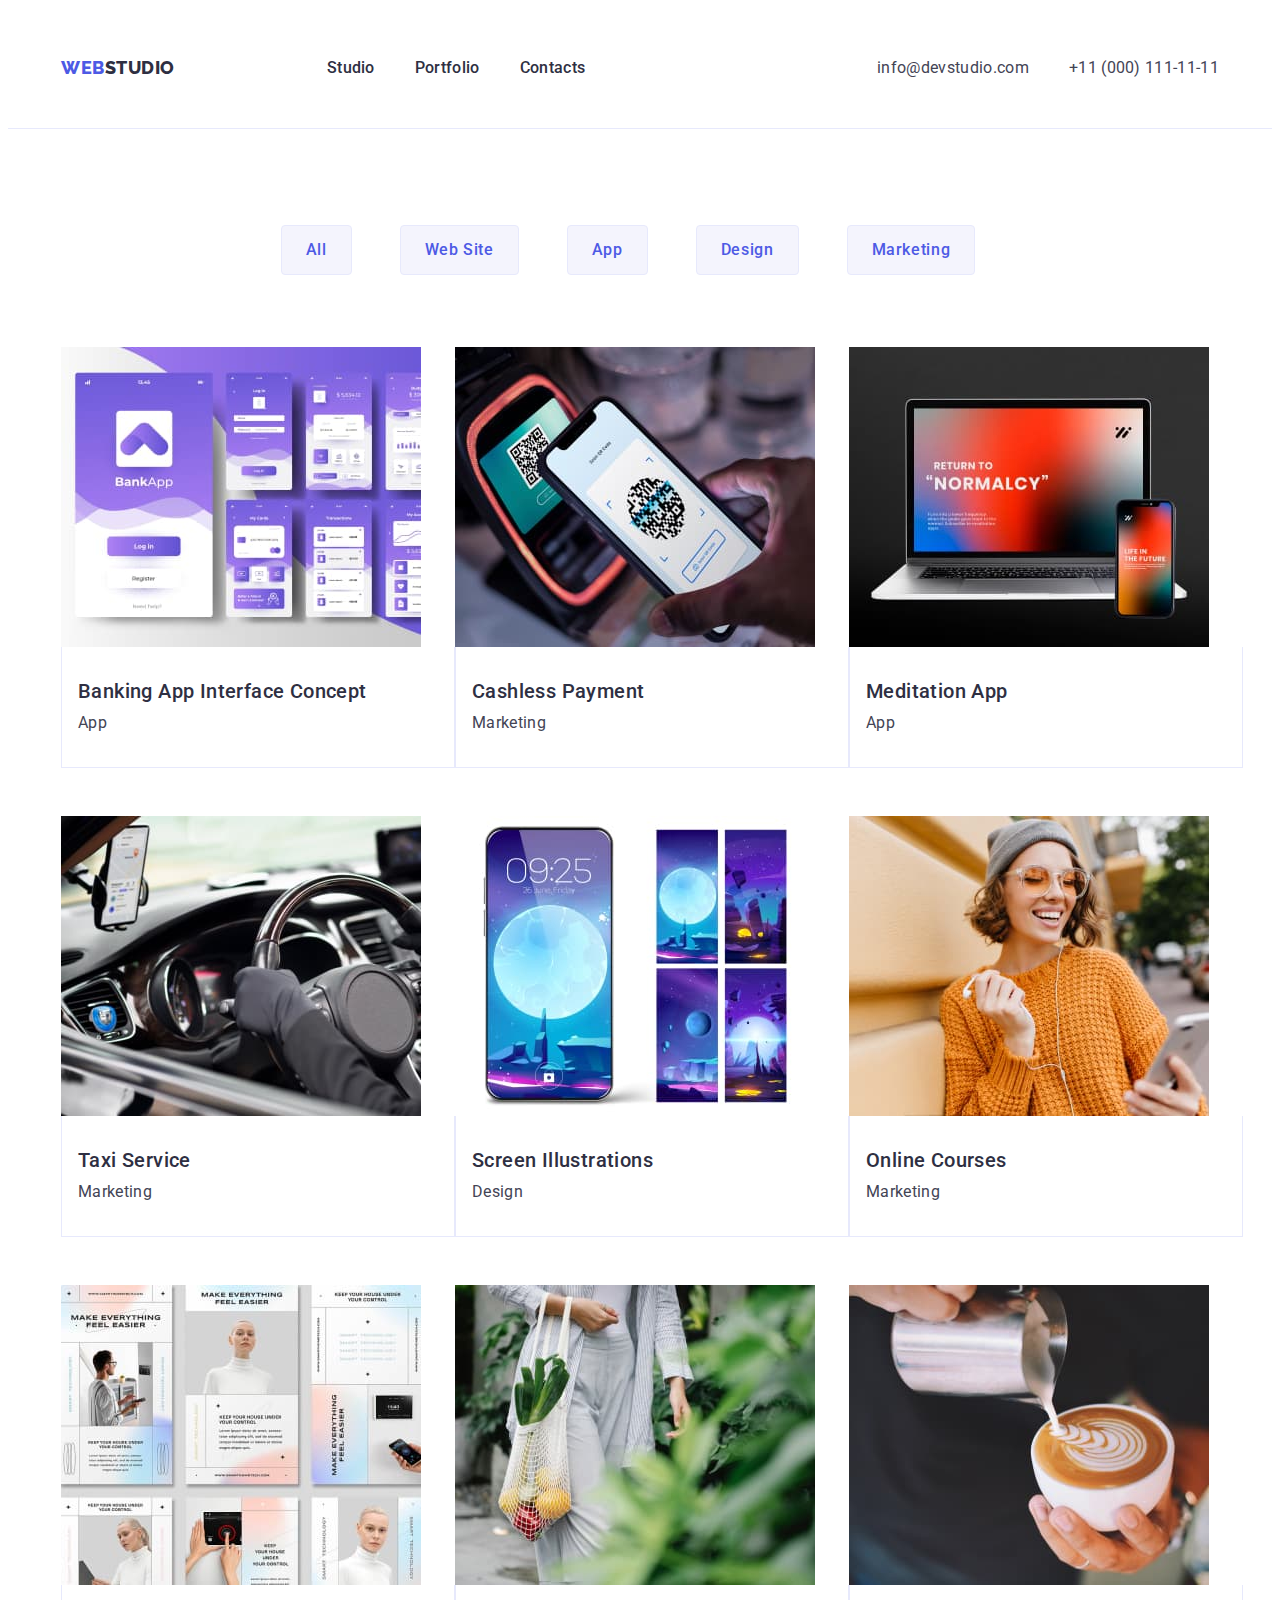
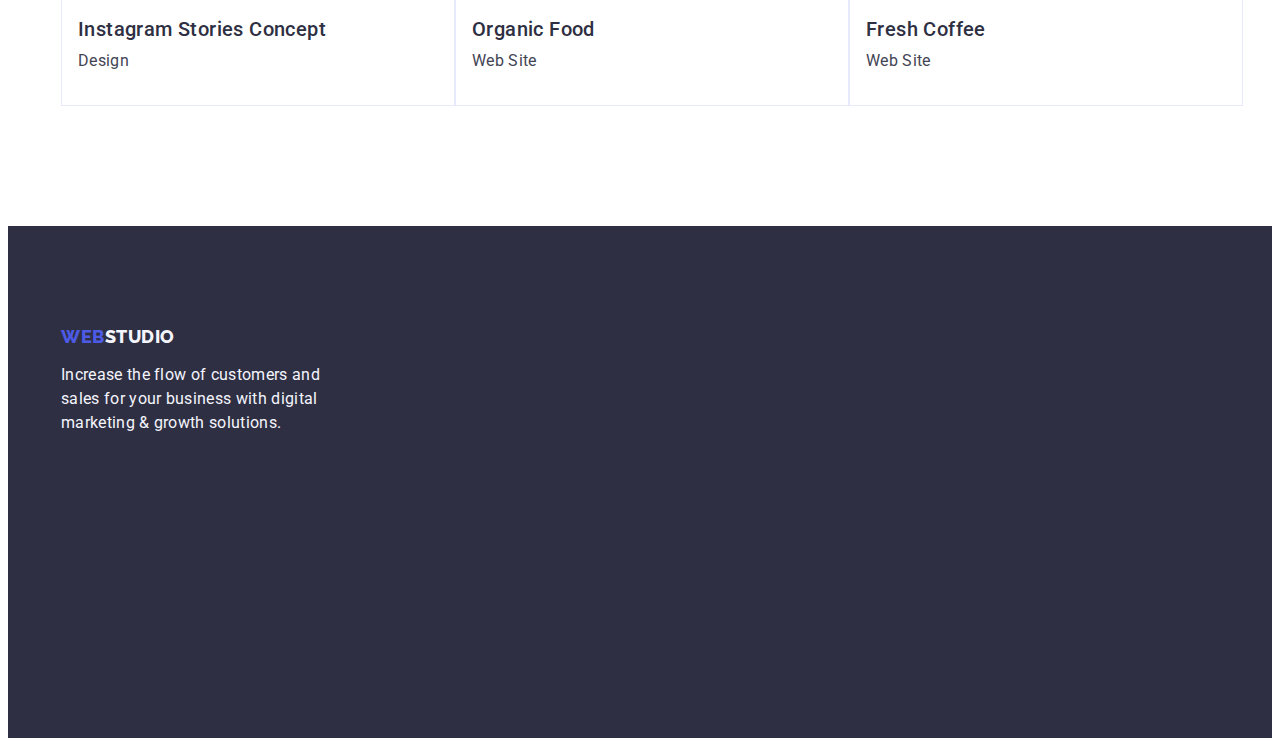
==== commit 7e960074: "hw3" ====
--- a/portfolio.html
+++ b/portfolio.html
@@ -96,7 +96,7 @@
               </a>
             </li>
 
-            <li class="content-list">
+            <li class="content-list list">
               <a href="" class="content-img link">
                 <img
                   src="./images/cashless-payment.jpg"
@@ -111,7 +111,7 @@
               </a>
             </li>
 
-            <li class="content-list">
+            <li class="content-list list">
               <a href="" class="content-img link">
                 <img
                   src="./images/meditation-app.jpg"
--- a/css/styles.css
+++ b/css/styles.css
@@ -67,12 +67,13 @@
 
 .header-container {
     display: flex;
-}
-
-.header {
+    height: 72px;
     padding-top: 24px;
     padding-bottom: 24px;
-    border-bottom: 1px solid var(--color-cornflower)
+}
+
+.header {
+    border-bottom: 1px solid var(--color-cornflower);
 }
 
 .header-navigation {
@@ -202,7 +203,6 @@
 .main-feature {
     display: flex;
     gap: 24px;
-    margin-top: 120px;
 }
 
 .main-feature-list {
@@ -238,7 +238,6 @@
     color: var(--title-color);
     text-align: center;
     text-transform: capitalize;
-    margin-top: 120px;
     margin-bottom: 72px;
 }
 
@@ -246,7 +245,6 @@
     display: flex;
     gap: 24px;
     margin-top: 72px;
-    margin-bottom: 120px;
 }
 
 .services-list-images {
@@ -261,7 +259,6 @@
     text-transform: capitalize;
     height: 732px;
     padding: 120px 0;
-    margin-bottom: 72px;
 }
 
 .team-list-content{
@@ -276,6 +273,7 @@
     line-height: 1.11;
     letter-spacing: 0.02em;
     color: var(--title-color);
+    margin-bottom: 72px;
 }
 
 .team-list {
@@ -294,7 +292,7 @@
     line-height: 1.2;
     letter-spacing: 0.02em;
     color: var(--title-color);
-    margin-bottom: 8px
+    margin-bottom: 8px;
 }
 
 .team-paragraf{
@@ -308,7 +306,8 @@
 
 .footer-cover{
     background-color: var(--title-color);
-    
+    padding: 100px 0;
+    height: 312px;
 }
 
 .span_studio_f {
@@ -332,8 +331,6 @@
     width: 1158px;
     padding: 0 15px;
     margin: 0 auto;
-    height: 312px;
-    padding: 100px 0
 }
 
 /*_____________________________PORTFOLIO______________________________*/
@@ -342,12 +339,11 @@
 
 /************* SECTION navigation  **************/
 
-.portfolio-container {
+.section-portfolio {
     padding: 96px 0 120px 0;
 }
 .navigation-main {
     display: flex;
-    margin-top: 96px;
     justify-content: center;
     gap: 24px;
     margin-bottom: 72px;
@@ -384,10 +380,6 @@
     width: calc((100% - 48px) / 3);
 }
 
-.content-img {
-    text-decoration: none;
-}
-
 .content-text {
     font-weight: 500;
     font-size: 20px;
@@ -405,17 +397,16 @@
 
 .content-main {
     display: flex;
-    gap: 48px 24px;
-    margin-top: 72px;
-    margin-bottom: 120px;
     flex-wrap: wrap;
+    column-gap: 24px;
+    row-gap: 48px;
 }
 
 .container-content {
-    border-right: 1px solid var(--color-cornflower);
-    border-bottom: 1px solid var(--color-cornflower);
-    border-left: 1px solid var(--color-cornflower);
+    border: 1px solid var(--color-cornflower);
     padding: 32px 16px;
+    border-top: none;
+    width: 360px;
 }
 
    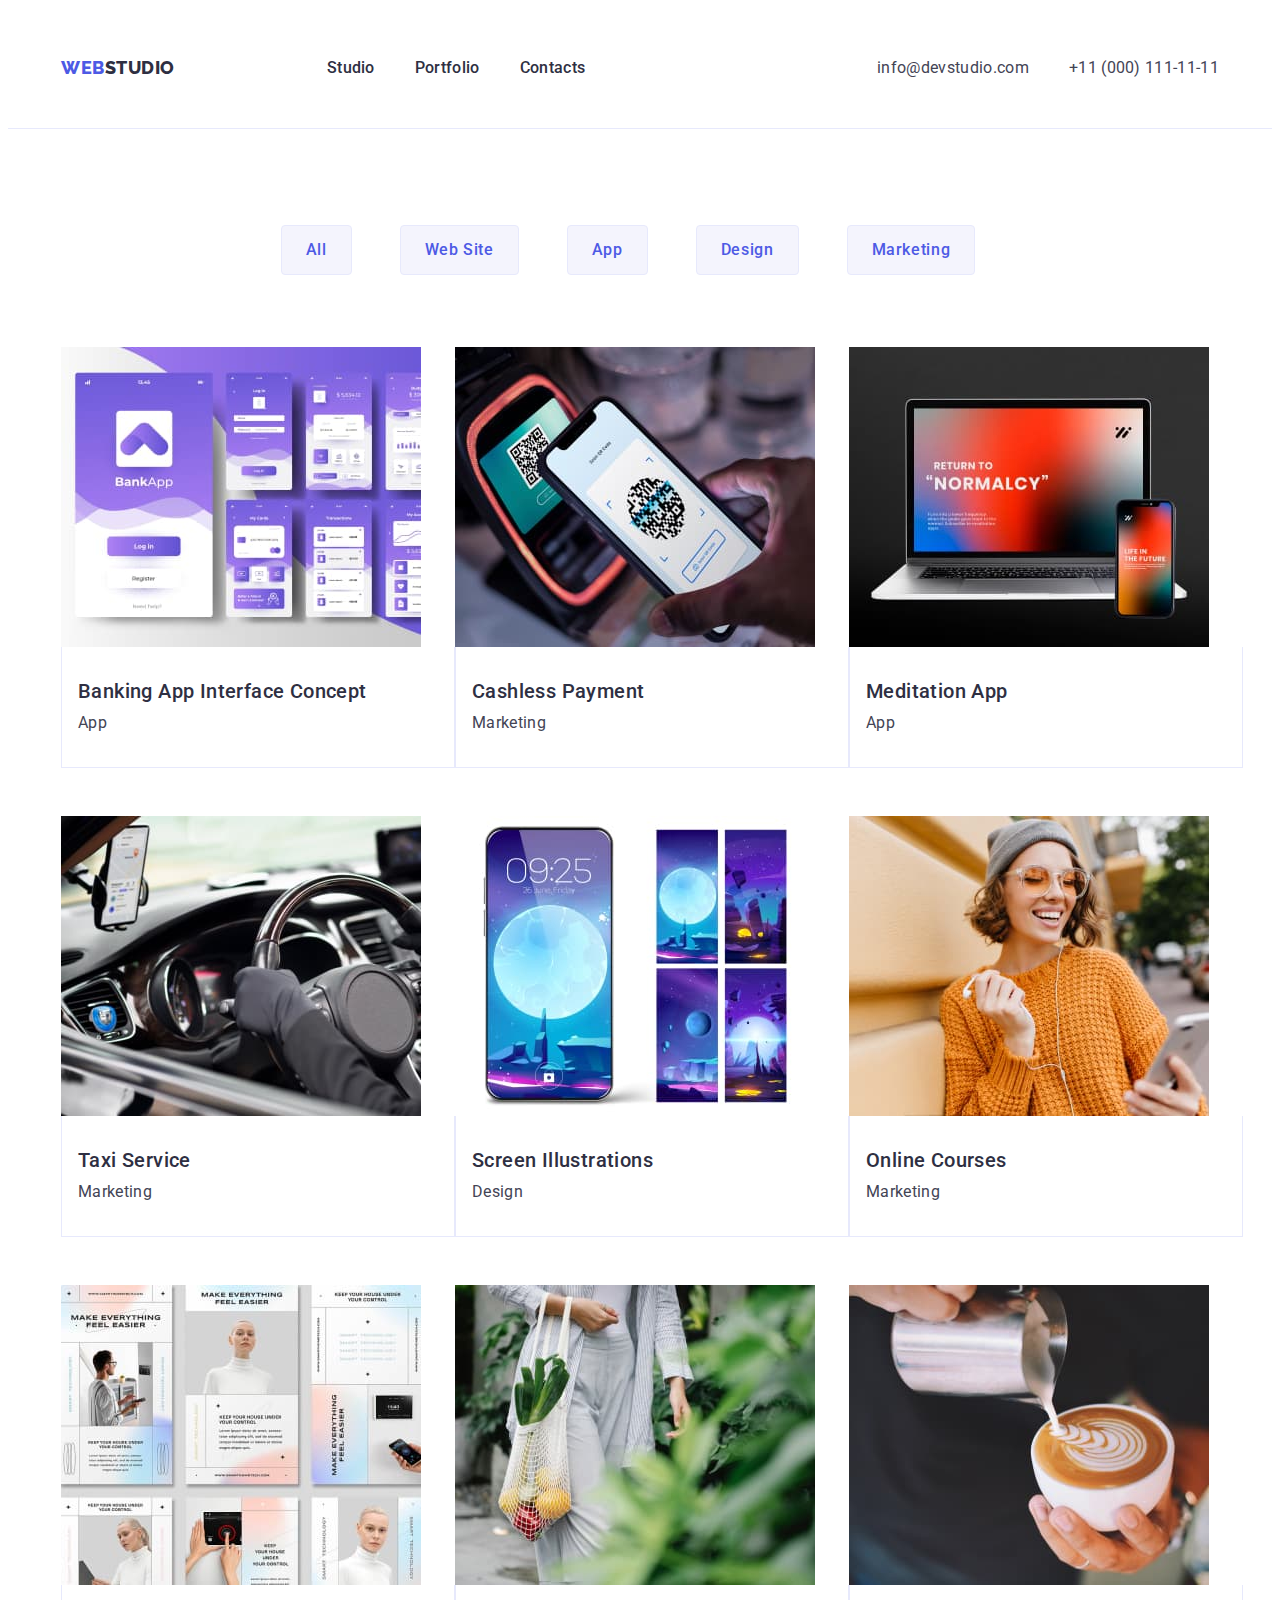
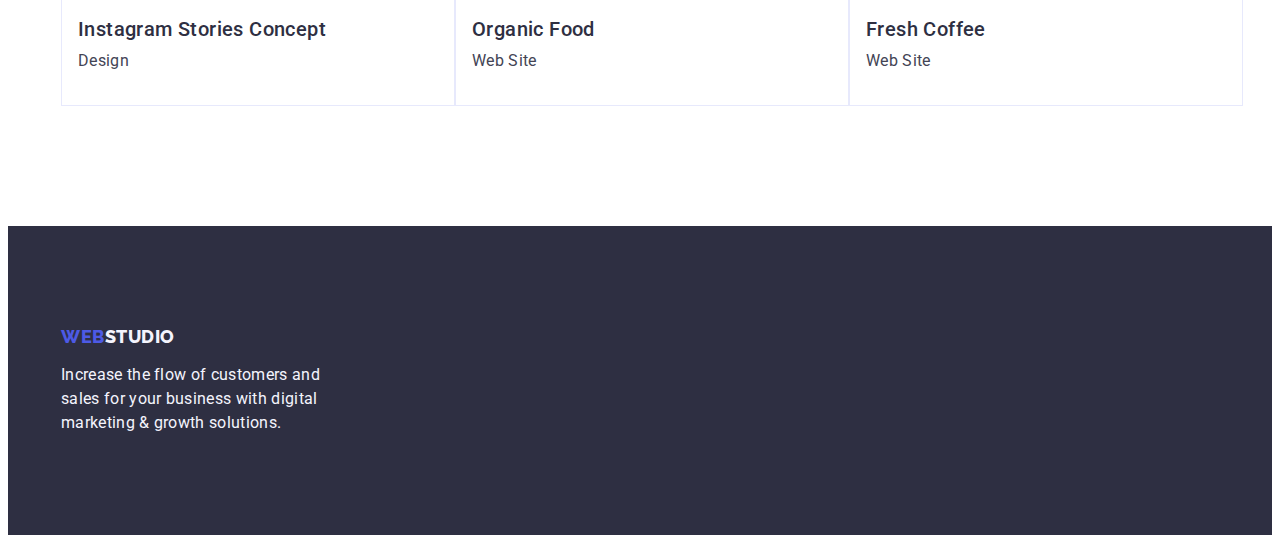
==== commit b33ad647: "hw3" ====
--- a/portfolio.html
+++ b/portfolio.html
@@ -221,7 +221,7 @@
     </main>
 
     <footer class="footer-cover">
-      <div class="container-footer">
+      <div class="container">
         <a href="./index.html" class="header-logo link studio"
           >WEB<span class="span_studio_f">Studio</span></a
         >
--- a/css/styles.css
+++ b/css/styles.css
@@ -307,7 +307,6 @@
 .footer-cover{
     background-color: var(--title-color);
     padding: 100px 0;
-    height: 312px;
 }
 
 .span_studio_f {
@@ -315,7 +314,6 @@
 }
 
 .footer-paragraf {
-    font-size: 16px;
     line-height: 1.5;
     letter-spacing: 0.02em;
     color: var(--color-white);
@@ -327,11 +325,6 @@
     margin-bottom: 16px;
 }
 
-.container-footer {
-    width: 1158px;
-    padding: 0 15px;
-    margin: 0 auto;
-}
 
 /*_____________________________PORTFOLIO______________________________*/
 
